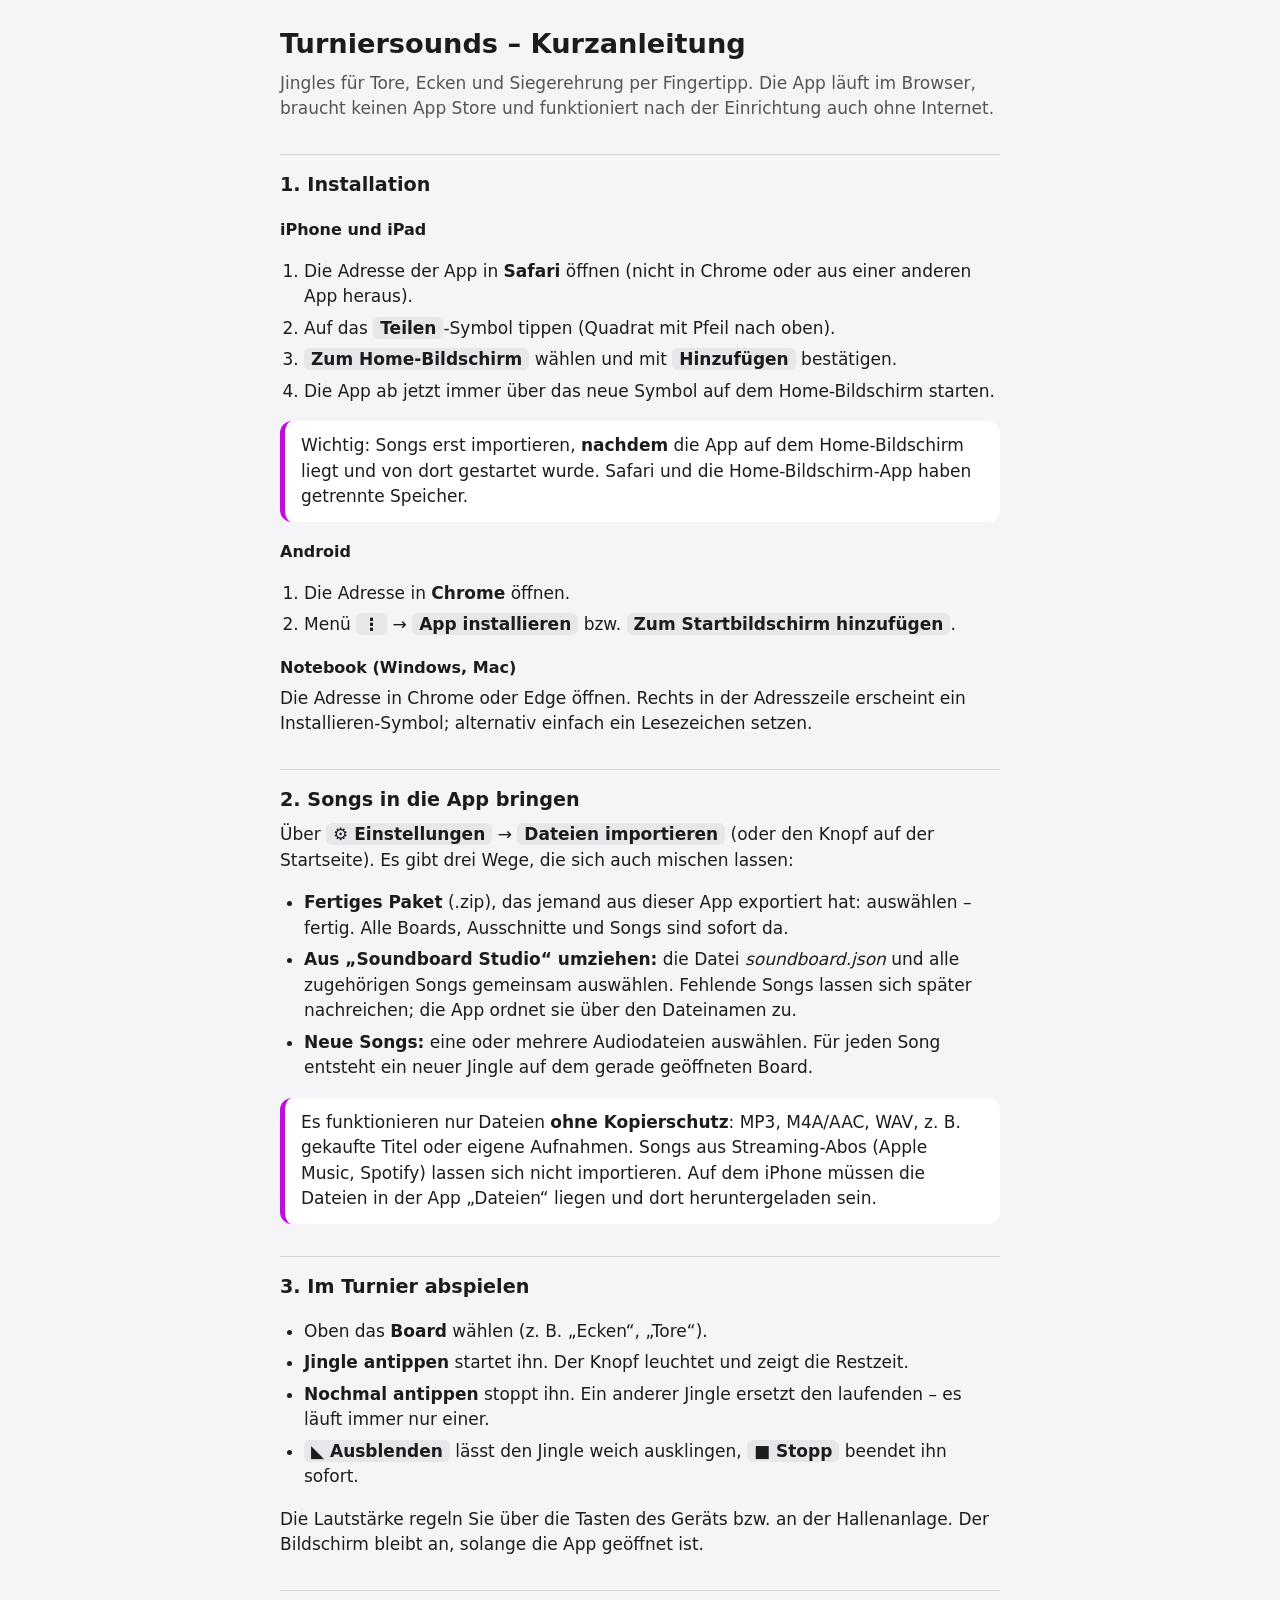
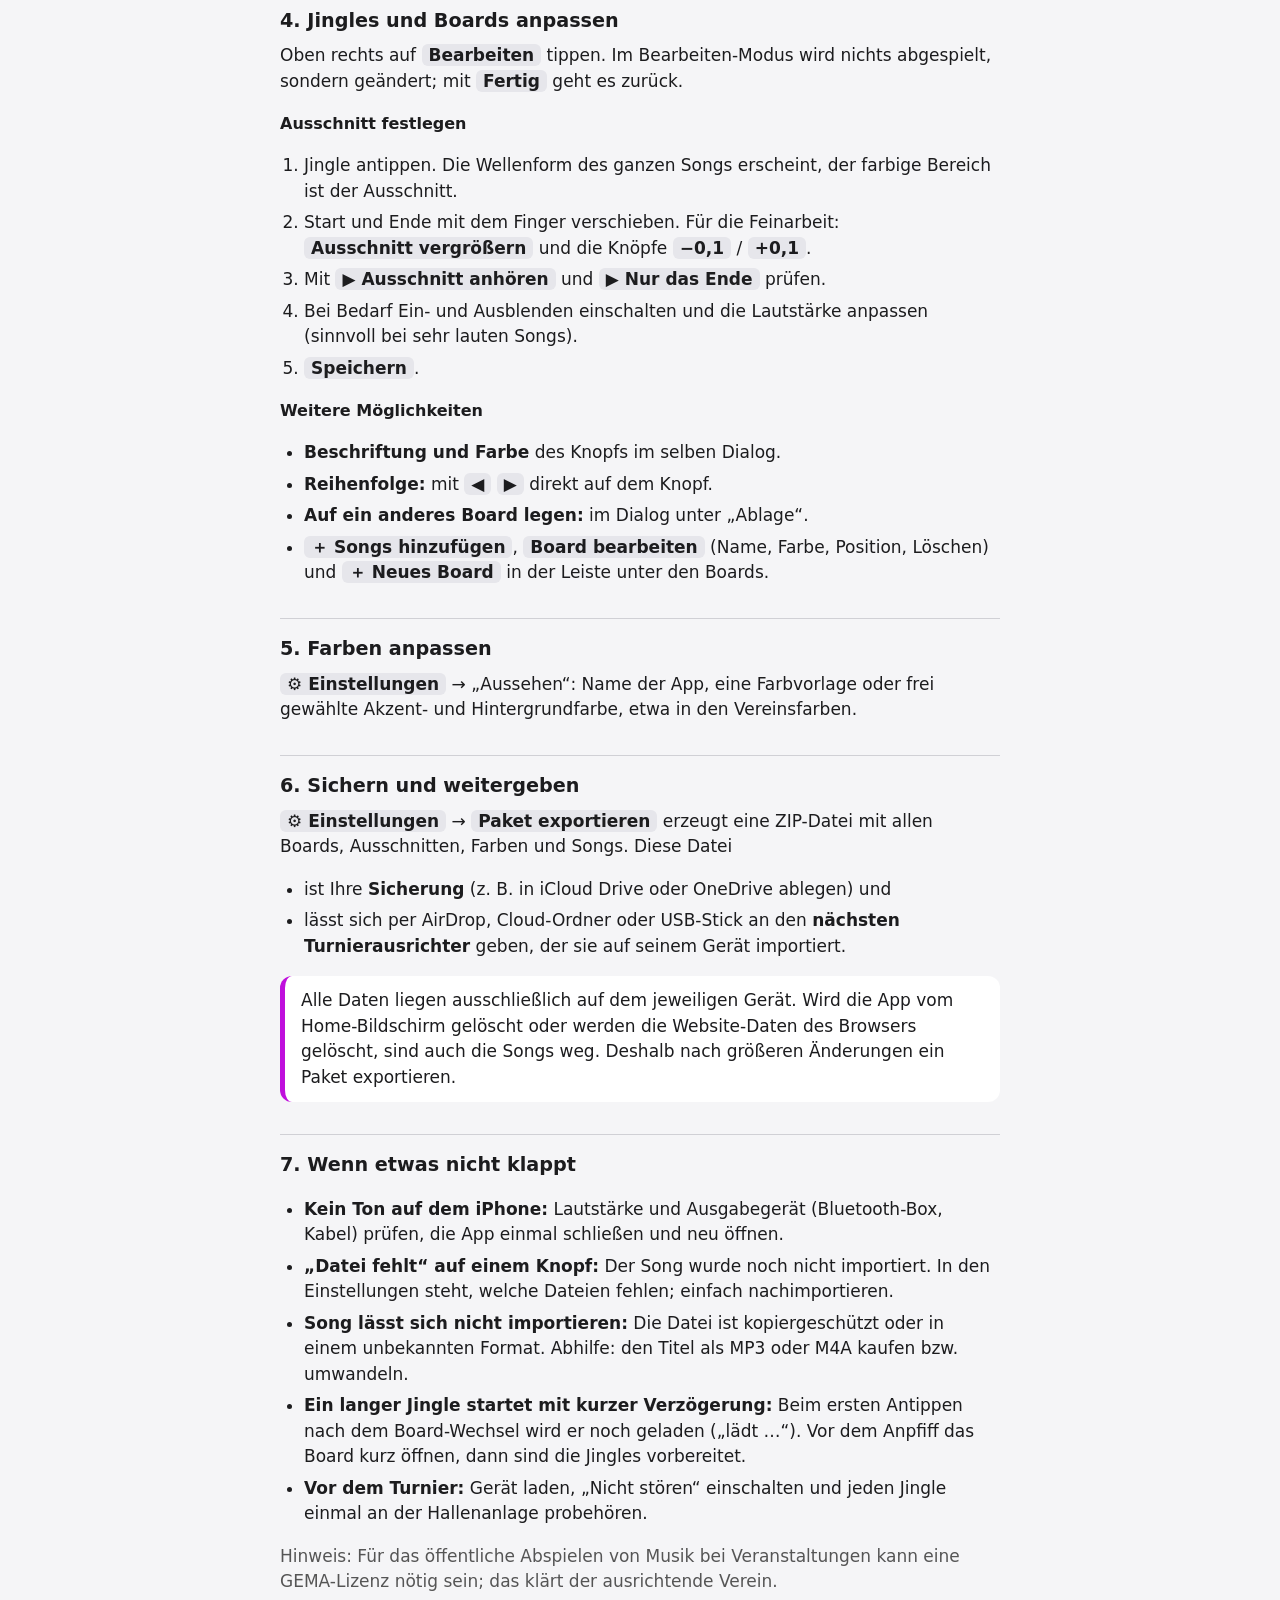
==== ANLEITUNG.html @ f7f8a424 "Turniersounds: Web-App zum Abspielen von Jingles bei Sportturnieren Co-Authored-By: Claude Fable 5.2" ====
<!doctype html>
<html lang="de">
<head>
  <meta charset="utf-8">
  <meta name="viewport" content="width=device-width, initial-scale=1">
  <title>Turniersounds – Kurzanleitung</title>
  <style>
    body { font: 17px/1.5 system-ui, -apple-system, "Segoe UI", Roboto, sans-serif; margin: 0; background: #f5f5f7; color: #1c1c1e; }
    main { max-width: 720px; margin: 0 auto; padding: 24px 18px 60px; }
    h1 { font-size: 1.7rem; margin: 0 0 4px; }
    h2 { font-size: 1.2rem; margin: 32px 0 8px; padding-top: 16px; border-top: 1px solid #d0d0d5; }
    h3 { font-size: 1rem; margin: 18px 0 4px; }
    p, li { margin: 6px 0; }
    ol, ul { padding-left: 24px; }
    .lead { color: #555; }
    .box { background: #fff; border-radius: 12px; padding: 12px 16px; margin: 12px 0; border-left: 5px solid #bf0fdc; }
    b.k { background: #e6e6eb; border-radius: 6px; padding: 1px 7px; font-weight: 600; white-space: nowrap; }
    @media (prefers-color-scheme: dark) {
      body { background: #1c1c1e; color: #f2f2f7; } .lead { color: #aaa; } .box { background: #2a2a2d; }
      b.k { background: #3a3a3e; } h2 { border-color: #3a3a3e; } a { color: #d98cf0; }
    }
  </style>
</head>
<body>
<main>
  <h1>Turniersounds – Kurzanleitung</h1>
  <p class="lead">Jingles für Tore, Ecken und Siegerehrung per Fingertipp. Die App läuft im Browser, braucht keinen App Store und funktioniert nach der Einrichtung auch ohne Internet.</p>

  <h2>1. Installation</h2>
  <h3>iPhone und iPad</h3>
  <ol>
    <li>Die Adresse der App in <b>Safari</b> öffnen (nicht in Chrome oder aus einer anderen App heraus).</li>
    <li>Auf das <b class="k">Teilen</b>-Symbol tippen (Quadrat mit Pfeil nach oben).</li>
    <li><b class="k">Zum Home-Bildschirm</b> wählen und mit <b class="k">Hinzufügen</b> bestätigen.</li>
    <li>Die App ab jetzt immer über das neue Symbol auf dem Home-Bildschirm starten.</li>
  </ol>
  <div class="box">Wichtig: Songs erst importieren, <b>nachdem</b> die App auf dem Home-Bildschirm liegt und von dort gestartet wurde. Safari und die Home-Bildschirm-App haben getrennte Speicher.</div>
  <h3>Android</h3>
  <ol>
    <li>Die Adresse in <b>Chrome</b> öffnen.</li>
    <li>Menü <b class="k">⋮</b> → <b class="k">App installieren</b> bzw. <b class="k">Zum Startbildschirm hinzufügen</b>.</li>
  </ol>
  <h3>Notebook (Windows, Mac)</h3>
  <p>Die Adresse in Chrome oder Edge öffnen. Rechts in der Adresszeile erscheint ein Installieren-Symbol; alternativ einfach ein Lesezeichen setzen.</p>

  <h2>2. Songs in die App bringen</h2>
  <p>Über <b class="k">⚙ Einstellungen</b> → <b class="k">Dateien importieren</b> (oder den Knopf auf der Startseite). Es gibt drei Wege, die sich auch mischen lassen:</p>
  <ul>
    <li><b>Fertiges Paket</b> (.zip), das jemand aus dieser App exportiert hat: auswählen – fertig. Alle Boards, Ausschnitte und Songs sind sofort da.</li>
    <li><b>Aus „Soundboard Studio“ umziehen:</b> die Datei <i>soundboard.json</i> und alle zugehörigen Songs gemeinsam auswählen. Fehlende Songs lassen sich später nachreichen; die App ordnet sie über den Dateinamen zu.</li>
    <li><b>Neue Songs:</b> eine oder mehrere Audiodateien auswählen. Für jeden Song entsteht ein neuer Jingle auf dem gerade geöffneten Board.</li>
  </ul>
  <div class="box">Es funktionieren nur Dateien <b>ohne Kopierschutz</b>: MP3, M4A/AAC, WAV, z.&nbsp;B. gekaufte Titel oder eigene Aufnahmen. Songs aus Streaming-Abos (Apple Music, Spotify) lassen sich nicht importieren. Auf dem iPhone müssen die Dateien in der App „Dateien“ liegen und dort heruntergeladen sein.</div>

  <h2>3. Im Turnier abspielen</h2>
  <ul>
    <li>Oben das <b>Board</b> wählen (z.&nbsp;B. „Ecken“, „Tore“).</li>
    <li><b>Jingle antippen</b> startet ihn. Der Knopf leuchtet und zeigt die Restzeit.</li>
    <li><b>Nochmal antippen</b> stoppt ihn. Ein anderer Jingle ersetzt den laufenden – es läuft immer nur einer.</li>
    <li><b class="k">◣ Ausblenden</b> lässt den Jingle weich ausklingen, <b class="k">■ Stopp</b> beendet ihn sofort.</li>
  </ul>
  <p>Die Lautstärke regeln Sie über die Tasten des Geräts bzw. an der Hallenanlage. Der Bildschirm bleibt an, solange die App geöffnet ist.</p>

  <h2>4. Jingles und Boards anpassen</h2>
  <p>Oben rechts auf <b class="k">Bearbeiten</b> tippen. Im Bearbeiten-Modus wird nichts abgespielt, sondern geändert; mit <b class="k">Fertig</b> geht es zurück.</p>
  <h3>Ausschnitt festlegen</h3>
  <ol>
    <li>Jingle antippen. Die Wellenform des ganzen Songs erscheint, der farbige Bereich ist der Ausschnitt.</li>
    <li>Start und Ende mit dem Finger verschieben. Für die Feinarbeit: <b class="k">Ausschnitt vergrößern</b> und die Knöpfe <b class="k">−0,1</b> / <b class="k">+0,1</b>.</li>
    <li>Mit <b class="k">▶ Ausschnitt anhören</b> und <b class="k">▶ Nur das Ende</b> prüfen.</li>
    <li>Bei Bedarf Ein- und Ausblenden einschalten und die Lautstärke anpassen (sinnvoll bei sehr lauten Songs).</li>
    <li><b class="k">Speichern</b>.</li>
  </ol>
  <h3>Weitere Möglichkeiten</h3>
  <ul>
    <li><b>Beschriftung und Farbe</b> des Knopfs im selben Dialog.</li>
    <li><b>Reihenfolge:</b> mit <b class="k">◀</b> <b class="k">▶</b> direkt auf dem Knopf.</li>
    <li><b>Auf ein anderes Board legen:</b> im Dialog unter „Ablage“.</li>
    <li><b class="k">＋ Songs hinzufügen</b>, <b class="k">Board bearbeiten</b> (Name, Farbe, Position, Löschen) und <b class="k">＋ Neues Board</b> in der Leiste unter den Boards.</li>
  </ul>

  <h2>5. Farben anpassen</h2>
  <p><b class="k">⚙ Einstellungen</b> → „Aussehen“: Name der App, eine Farbvorlage oder frei gewählte Akzent- und Hintergrundfarbe, etwa in den Vereinsfarben.</p>

  <h2>6. Sichern und weitergeben</h2>
  <p><b class="k">⚙ Einstellungen</b> → <b class="k">Paket exportieren</b> erzeugt eine ZIP-Datei mit allen Boards, Ausschnitten, Farben und Songs. Diese Datei</p>
  <ul>
    <li>ist Ihre <b>Sicherung</b> (z.&nbsp;B. in iCloud Drive oder OneDrive ablegen) und</li>
    <li>lässt sich per AirDrop, Cloud-Ordner oder USB-Stick an den <b>nächsten Turnierausrichter</b> geben, der sie auf seinem Gerät importiert.</li>
  </ul>
  <div class="box">Alle Daten liegen ausschließlich auf dem jeweiligen Gerät. Wird die App vom Home-Bildschirm gelöscht oder werden die Website-Daten des Browsers gelöscht, sind auch die Songs weg. Deshalb nach größeren Änderungen ein Paket exportieren.</div>

  <h2>7. Wenn etwas nicht klappt</h2>
  <ul>
    <li><b>Kein Ton auf dem iPhone:</b> Lautstärke und Ausgabegerät (Bluetooth-Box, Kabel) prüfen, die App einmal schließen und neu öffnen.</li>
    <li><b>„Datei fehlt“ auf einem Knopf:</b> Der Song wurde noch nicht importiert. In den Einstellungen steht, welche Dateien fehlen; einfach nachimportieren.</li>
    <li><b>Song lässt sich nicht importieren:</b> Die Datei ist kopiergeschützt oder in einem unbekannten Format. Abhilfe: den Titel als MP3 oder M4A kaufen bzw. umwandeln.</li>
    <li><b>Ein langer Jingle startet mit kurzer Verzögerung:</b> Beim ersten Antippen nach dem Board-Wechsel wird er noch geladen („lädt …“). Vor dem Anpfiff das Board kurz öffnen, dann sind die Jingles vorbereitet.</li>
    <li><b>Vor dem Turnier:</b> Gerät laden, „Nicht stören“ einschalten und jeden Jingle einmal an der Hallenanlage probehören.</li>
  </ul>
  <p class="lead">Hinweis: Für das öffentliche Abspielen von Musik bei Veranstaltungen kann eine GEMA-Lizenz nötig sein; das klärt der ausrichtende Verein.</p>
</main>
</body>
</html>
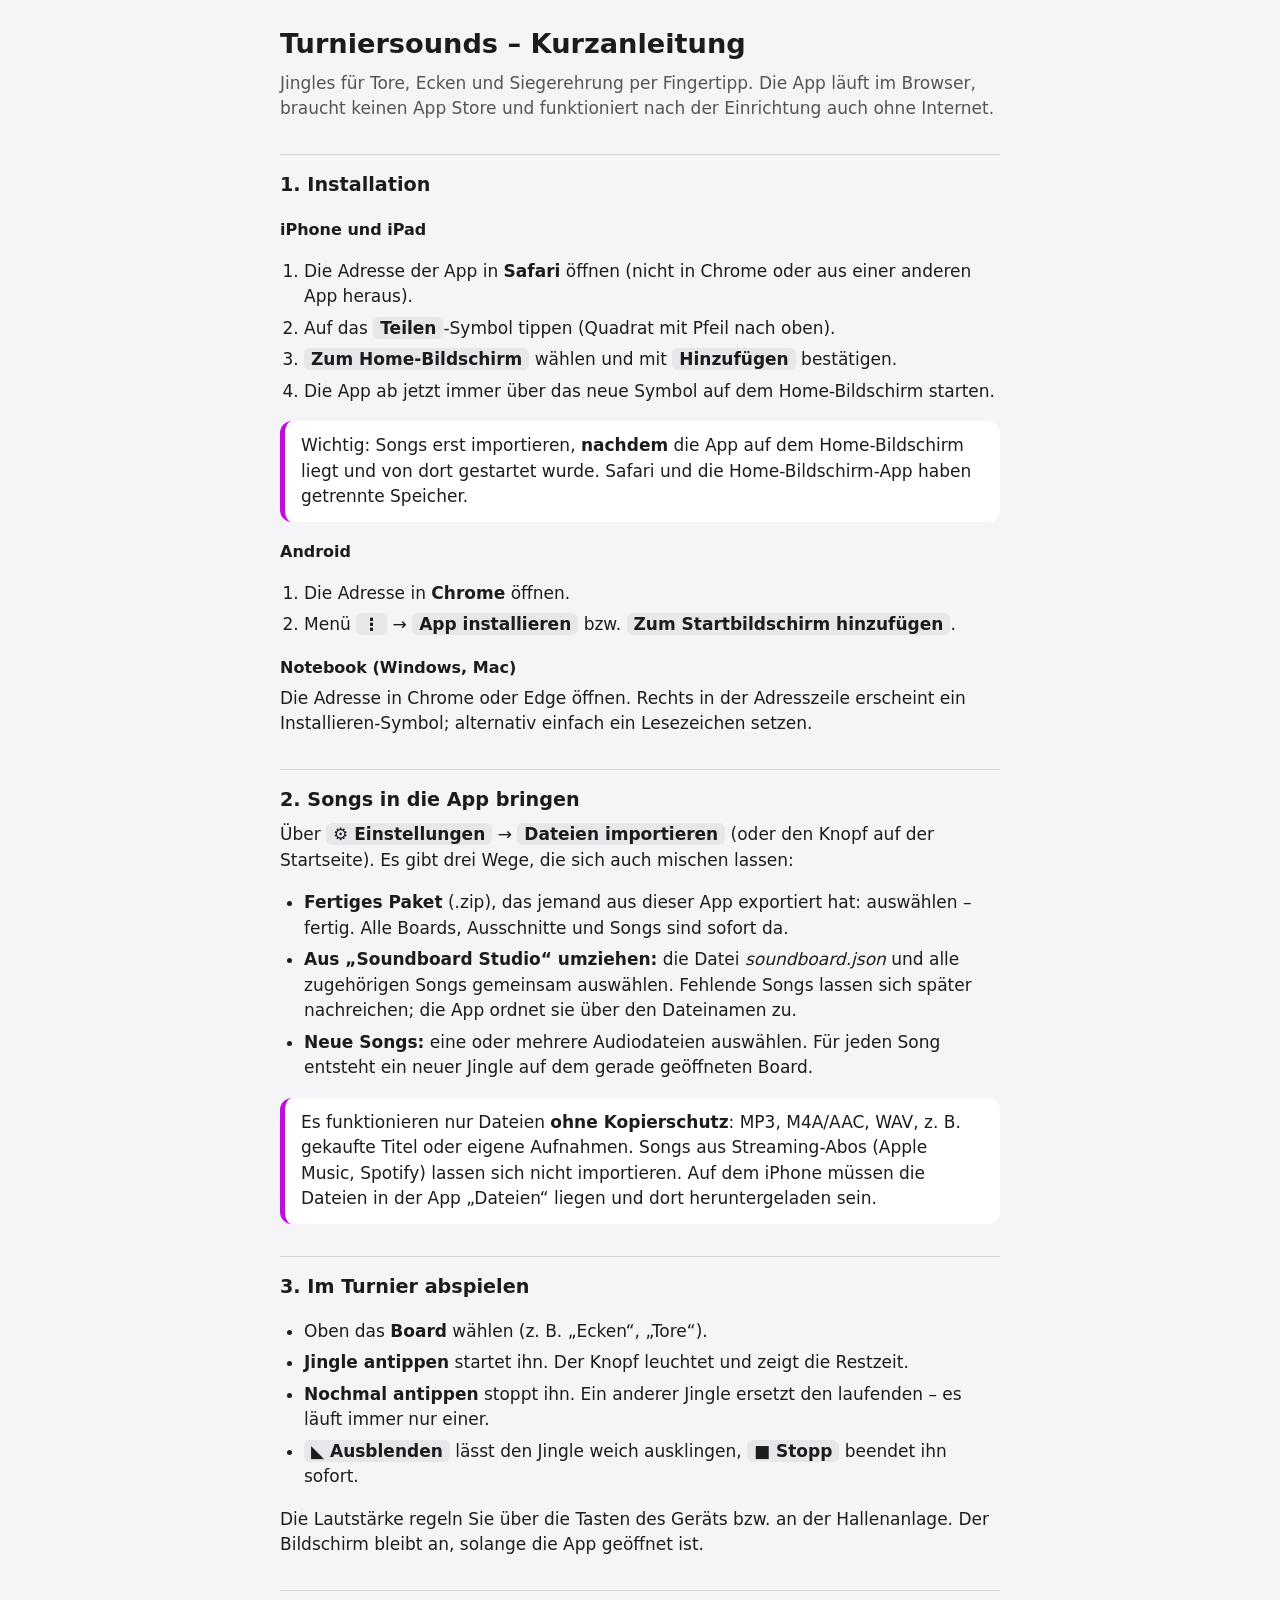
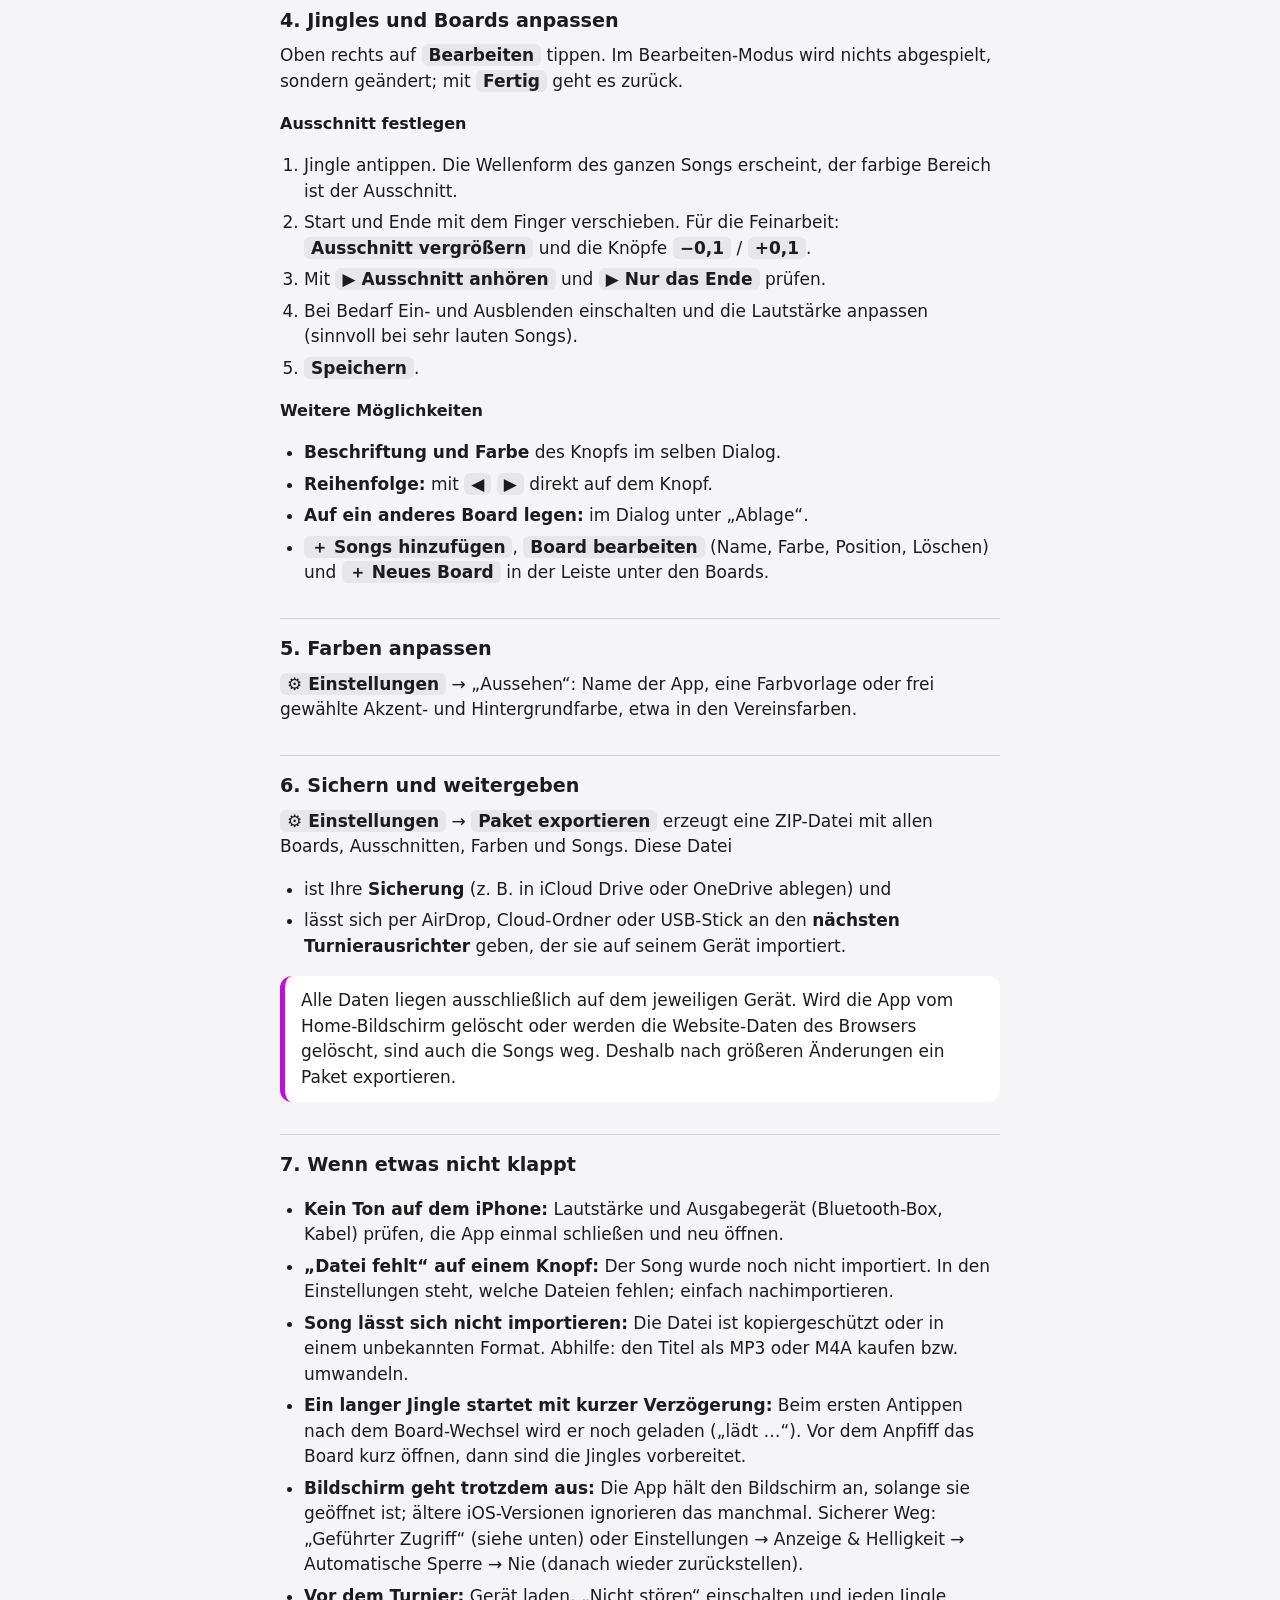
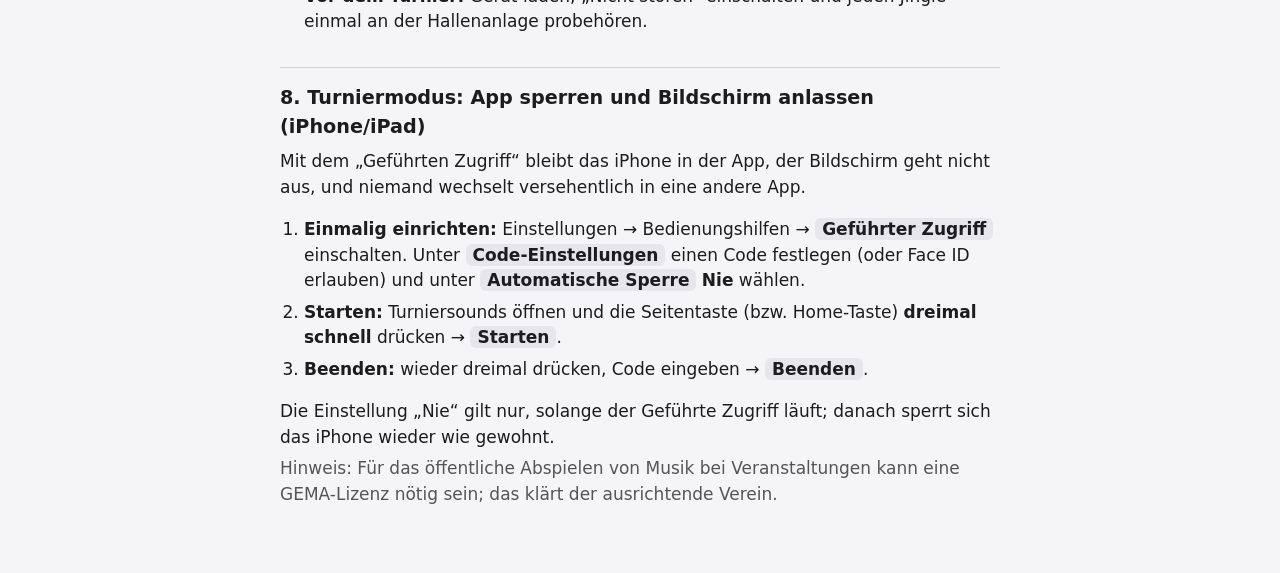
==== commit abfde556: "Bildschirm anlassen bei jeder Beruehrung erneut anfordern, Turniermodus in der Anleitung Co-Authored" ====
--- a/ANLEITUNG.html
+++ b/ANLEITUNG.html
@@ -96,8 +96,18 @@
     <li><b>„Datei fehlt“ auf einem Knopf:</b> Der Song wurde noch nicht importiert. In den Einstellungen steht, welche Dateien fehlen; einfach nachimportieren.</li>
     <li><b>Song lässt sich nicht importieren:</b> Die Datei ist kopiergeschützt oder in einem unbekannten Format. Abhilfe: den Titel als MP3 oder M4A kaufen bzw. umwandeln.</li>
     <li><b>Ein langer Jingle startet mit kurzer Verzögerung:</b> Beim ersten Antippen nach dem Board-Wechsel wird er noch geladen („lädt …“). Vor dem Anpfiff das Board kurz öffnen, dann sind die Jingles vorbereitet.</li>
+    <li><b>Bildschirm geht trotzdem aus:</b> Die App hält den Bildschirm an, solange sie geöffnet ist; ältere iOS-Versionen ignorieren das manchmal. Sicherer Weg: „Geführter Zugriff“ (siehe unten) oder Einstellungen → Anzeige &amp; Helligkeit → Automatische Sperre → Nie (danach wieder zurückstellen).</li>
     <li><b>Vor dem Turnier:</b> Gerät laden, „Nicht stören“ einschalten und jeden Jingle einmal an der Hallenanlage probehören.</li>
   </ul>
+
+  <h2>8. Turniermodus: App sperren und Bildschirm anlassen (iPhone/iPad)</h2>
+  <p>Mit dem „Geführten Zugriff“ bleibt das iPhone in der App, der Bildschirm geht nicht aus, und niemand wechselt versehentlich in eine andere App.</p>
+  <ol>
+    <li><b>Einmalig einrichten:</b> Einstellungen → Bedienungshilfen → <b class="k">Geführter Zugriff</b> einschalten. Unter <b class="k">Code-Einstellungen</b> einen Code festlegen (oder Face ID erlauben) und unter <b class="k">Automatische Sperre</b> <b>Nie</b> wählen.</li>
+    <li><b>Starten:</b> Turniersounds öffnen und die Seitentaste (bzw. Home-Taste) <b>dreimal schnell</b> drücken → <b class="k">Starten</b>.</li>
+    <li><b>Beenden:</b> wieder dreimal drücken, Code eingeben → <b class="k">Beenden</b>.</li>
+  </ol>
+  <p>Die Einstellung „Nie“ gilt nur, solange der Geführte Zugriff läuft; danach sperrt sich das iPhone wieder wie gewohnt.</p>
   <p class="lead">Hinweis: Für das öffentliche Abspielen von Musik bei Veranstaltungen kann eine GEMA-Lizenz nötig sein; das klärt der ausrichtende Verein.</p>
 </main>
 </body>
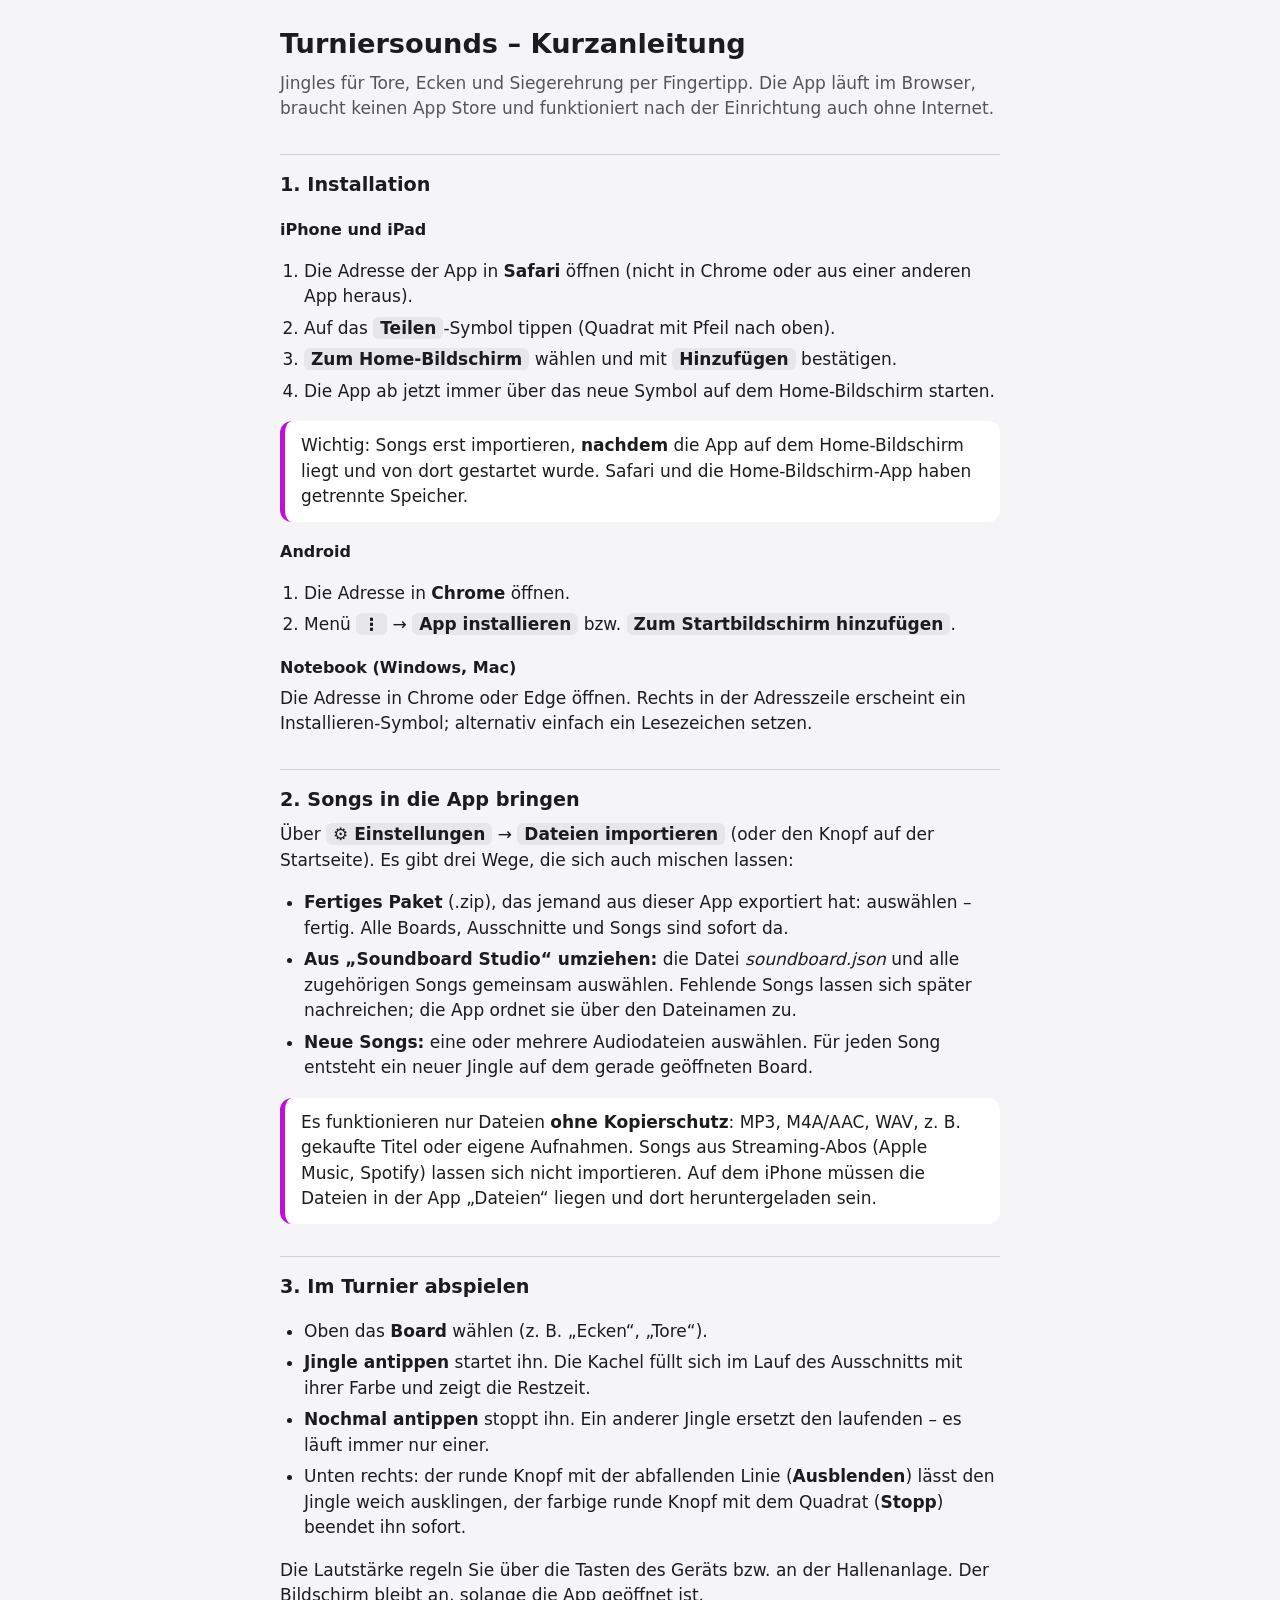
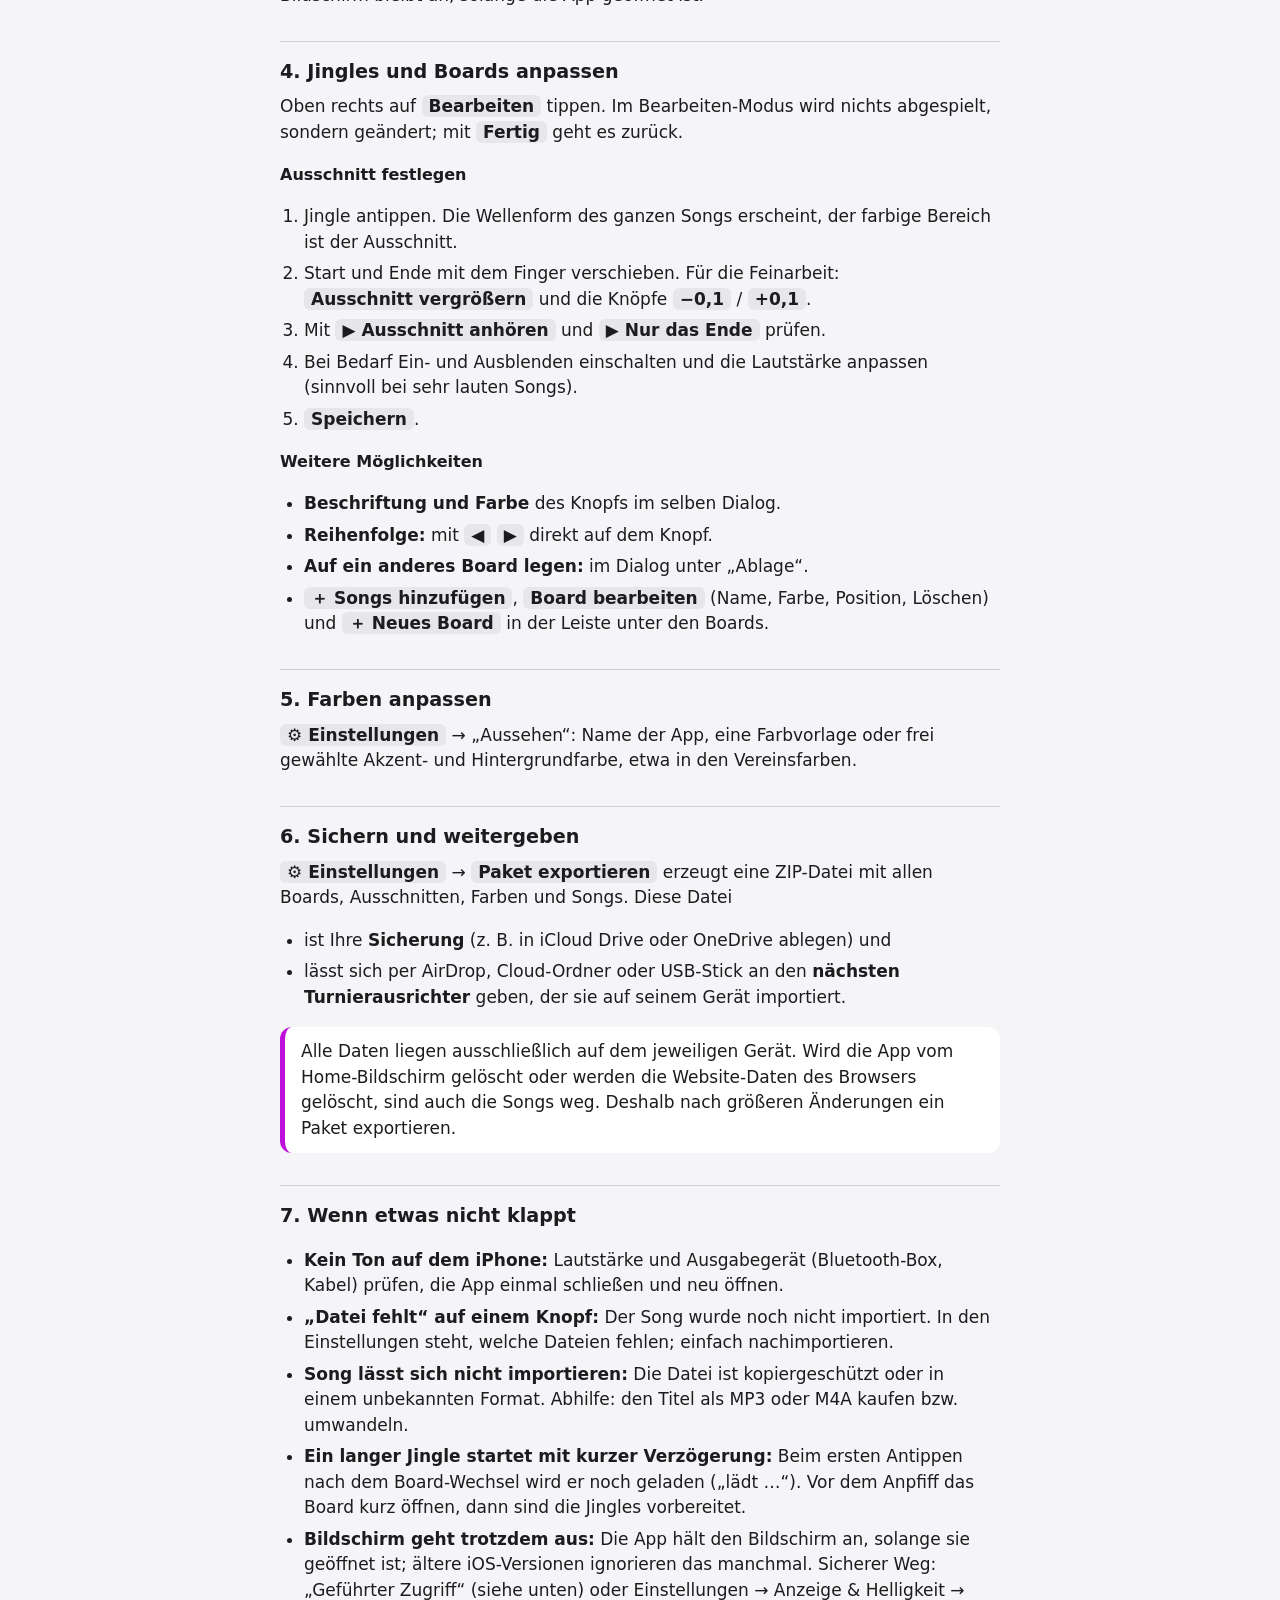
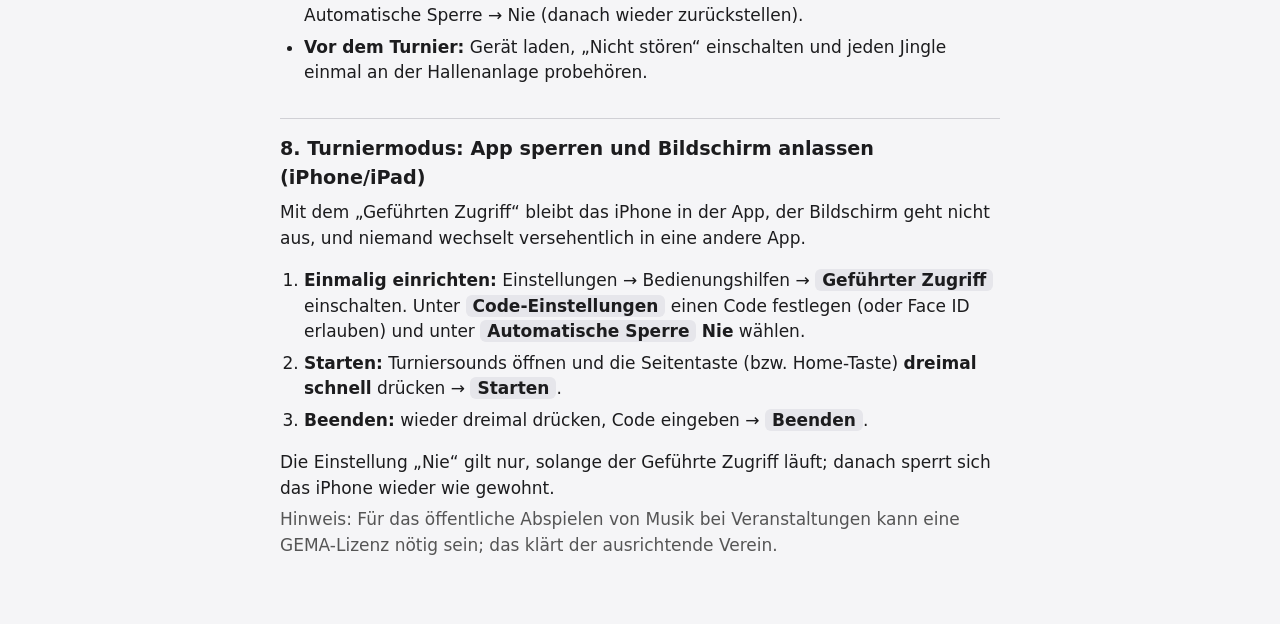
==== commit 912d5e3f: "Neue Oberflaeche (Route 3): kontrastreichere Kacheln mit Farbstreifen, Segment-Reiter mit gleitender" ====
--- a/ANLEITUNG.html
+++ b/ANLEITUNG.html
@@ -55,9 +55,9 @@
   <h2>3. Im Turnier abspielen</h2>
   <ul>
     <li>Oben das <b>Board</b> wählen (z.&nbsp;B. „Ecken“, „Tore“).</li>
-    <li><b>Jingle antippen</b> startet ihn. Der Knopf leuchtet und zeigt die Restzeit.</li>
+    <li><b>Jingle antippen</b> startet ihn. Die Kachel füllt sich im Lauf des Ausschnitts mit ihrer Farbe und zeigt die Restzeit.</li>
     <li><b>Nochmal antippen</b> stoppt ihn. Ein anderer Jingle ersetzt den laufenden – es läuft immer nur einer.</li>
-    <li><b class="k">◣ Ausblenden</b> lässt den Jingle weich ausklingen, <b class="k">■ Stopp</b> beendet ihn sofort.</li>
+    <li>Unten rechts: der runde Knopf mit der abfallenden Linie (<b>Ausblenden</b>) lässt den Jingle weich ausklingen, der farbige runde Knopf mit dem Quadrat (<b>Stopp</b>) beendet ihn sofort.</li>
   </ul>
   <p>Die Lautstärke regeln Sie über die Tasten des Geräts bzw. an der Hallenanlage. Der Bildschirm bleibt an, solange die App geöffnet ist.</p>
 
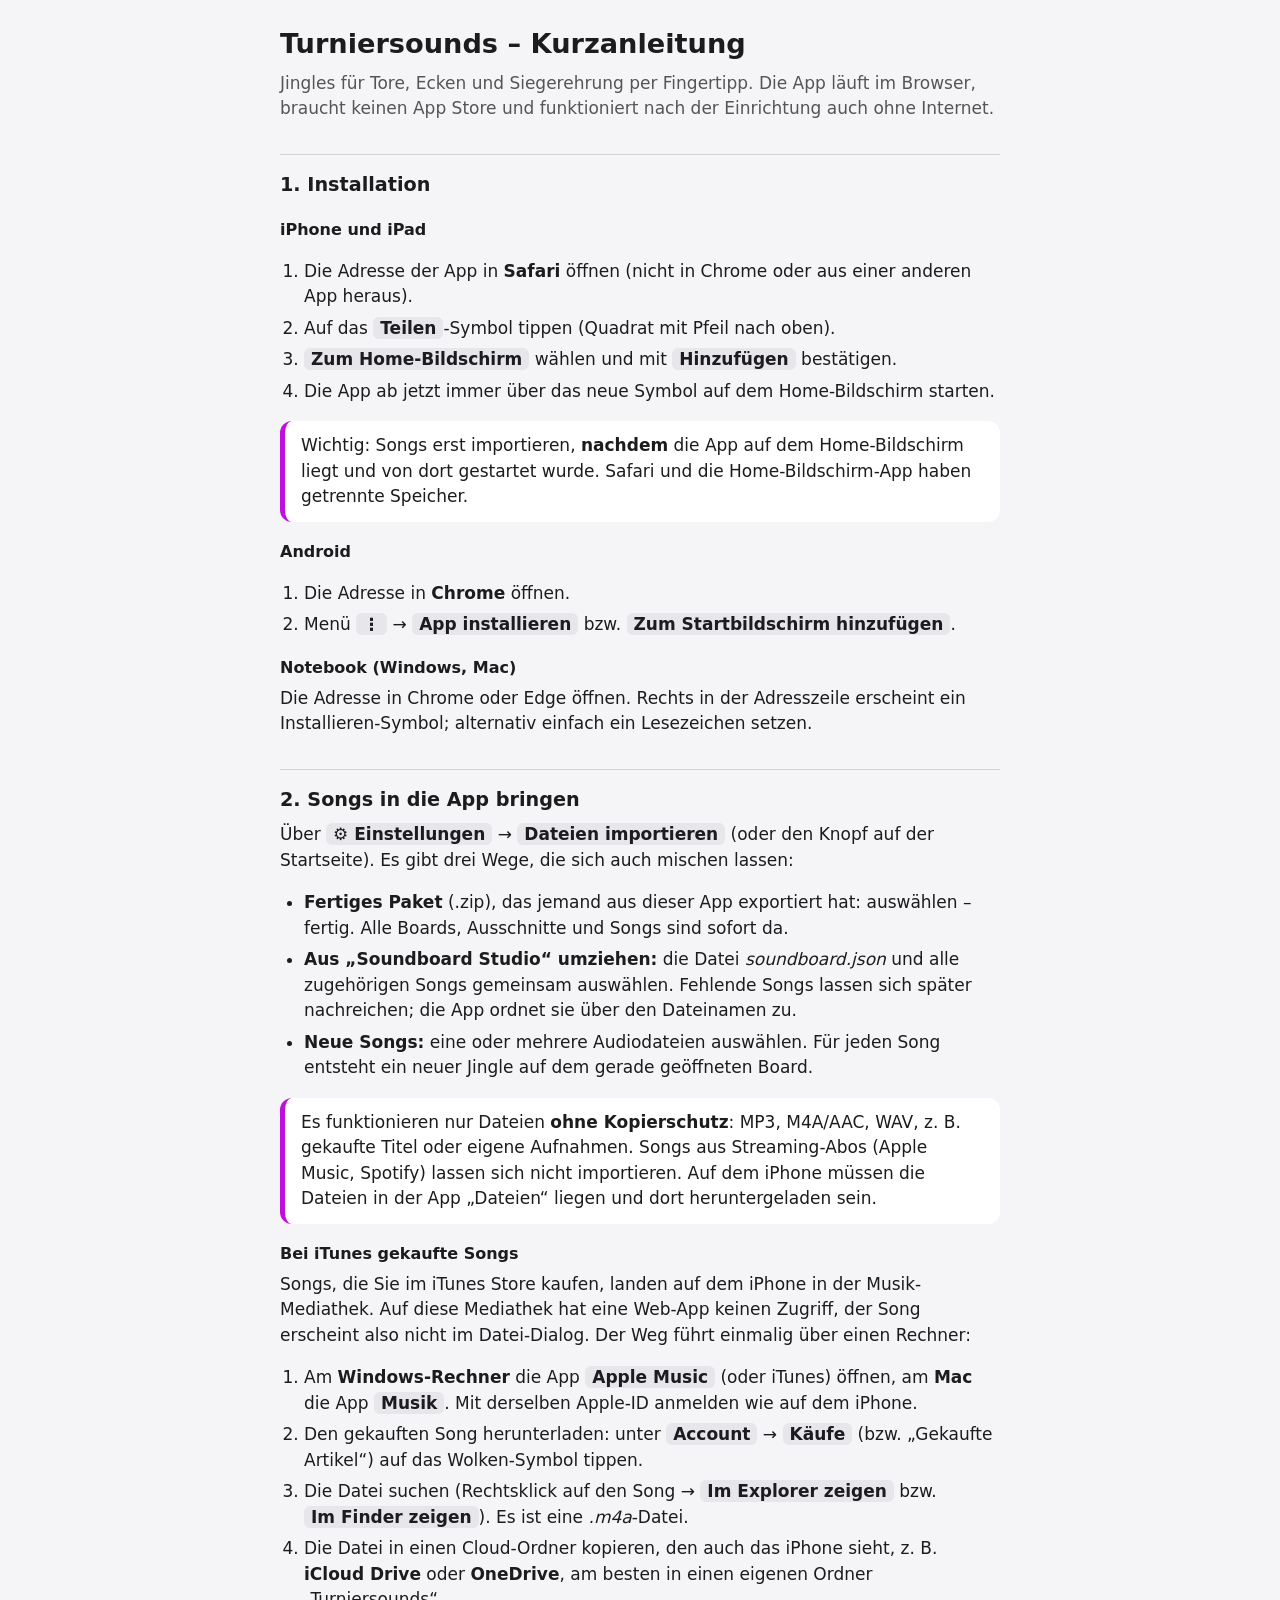
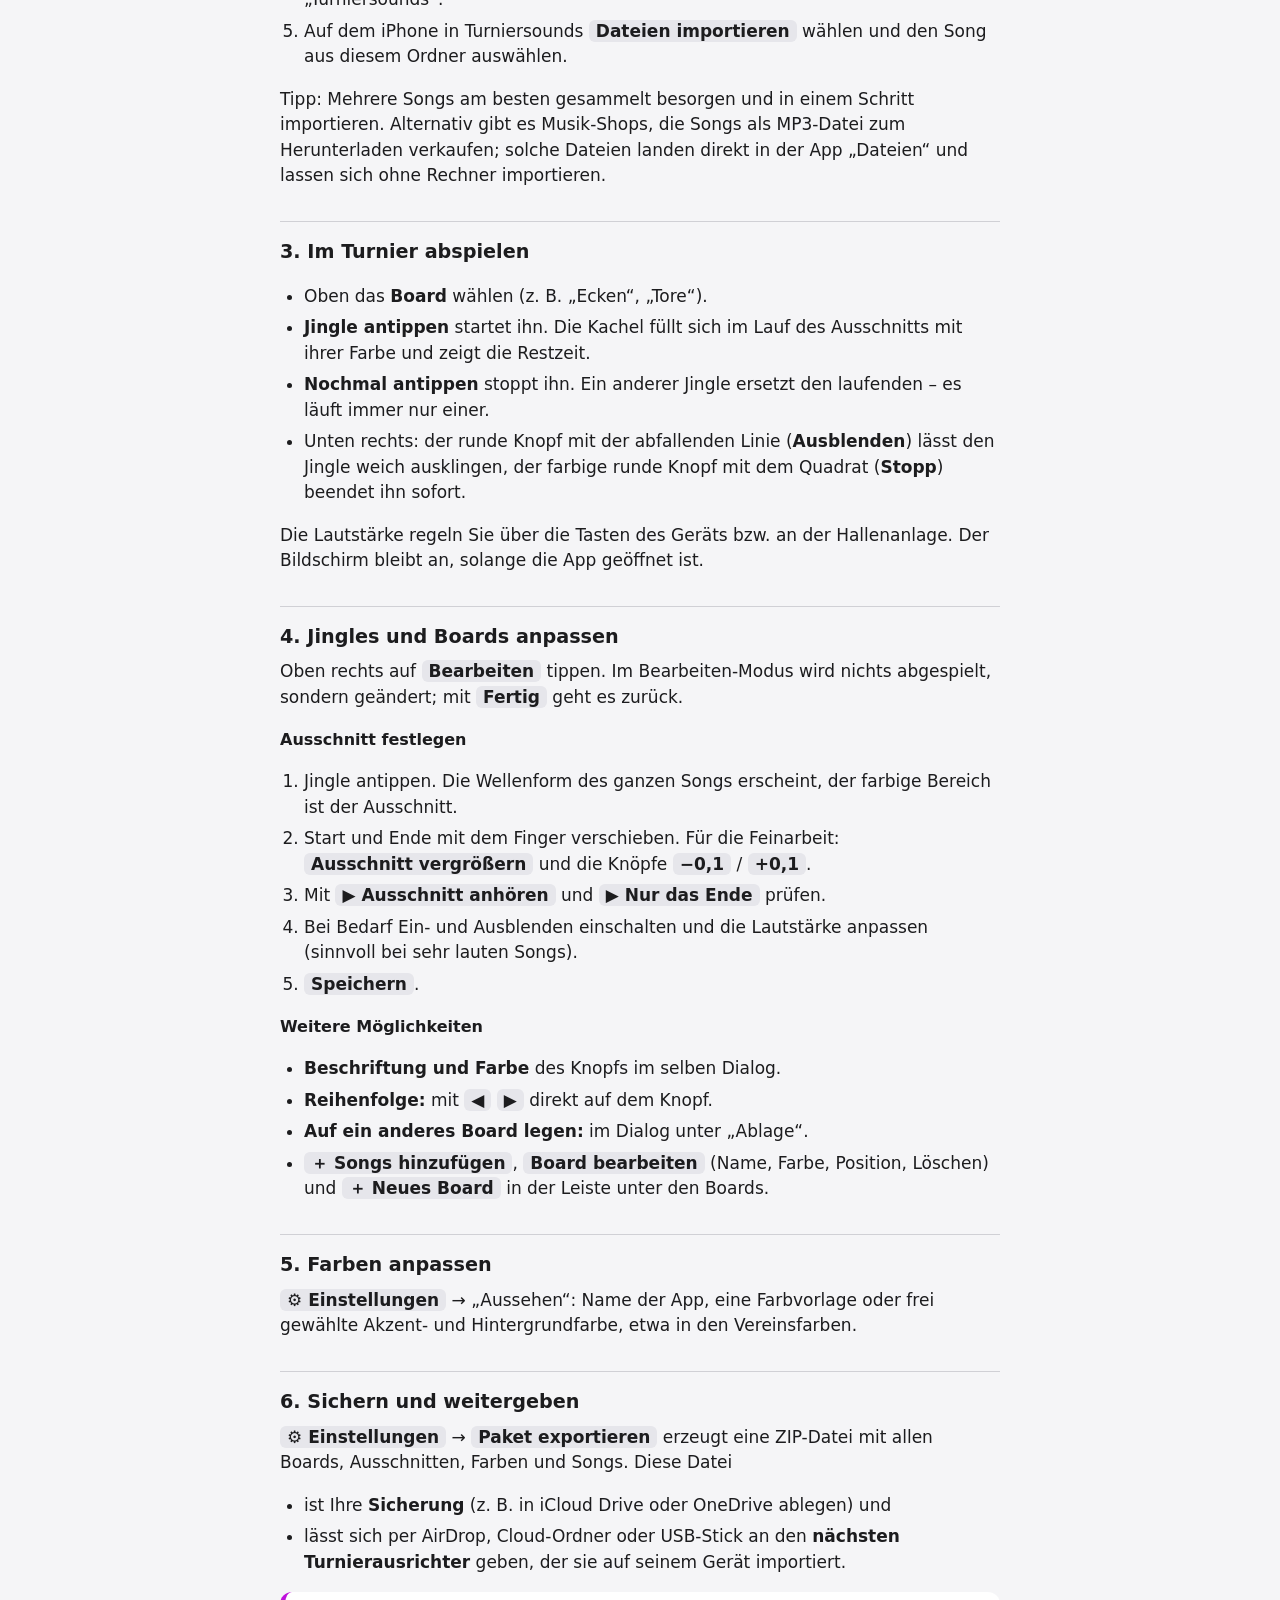
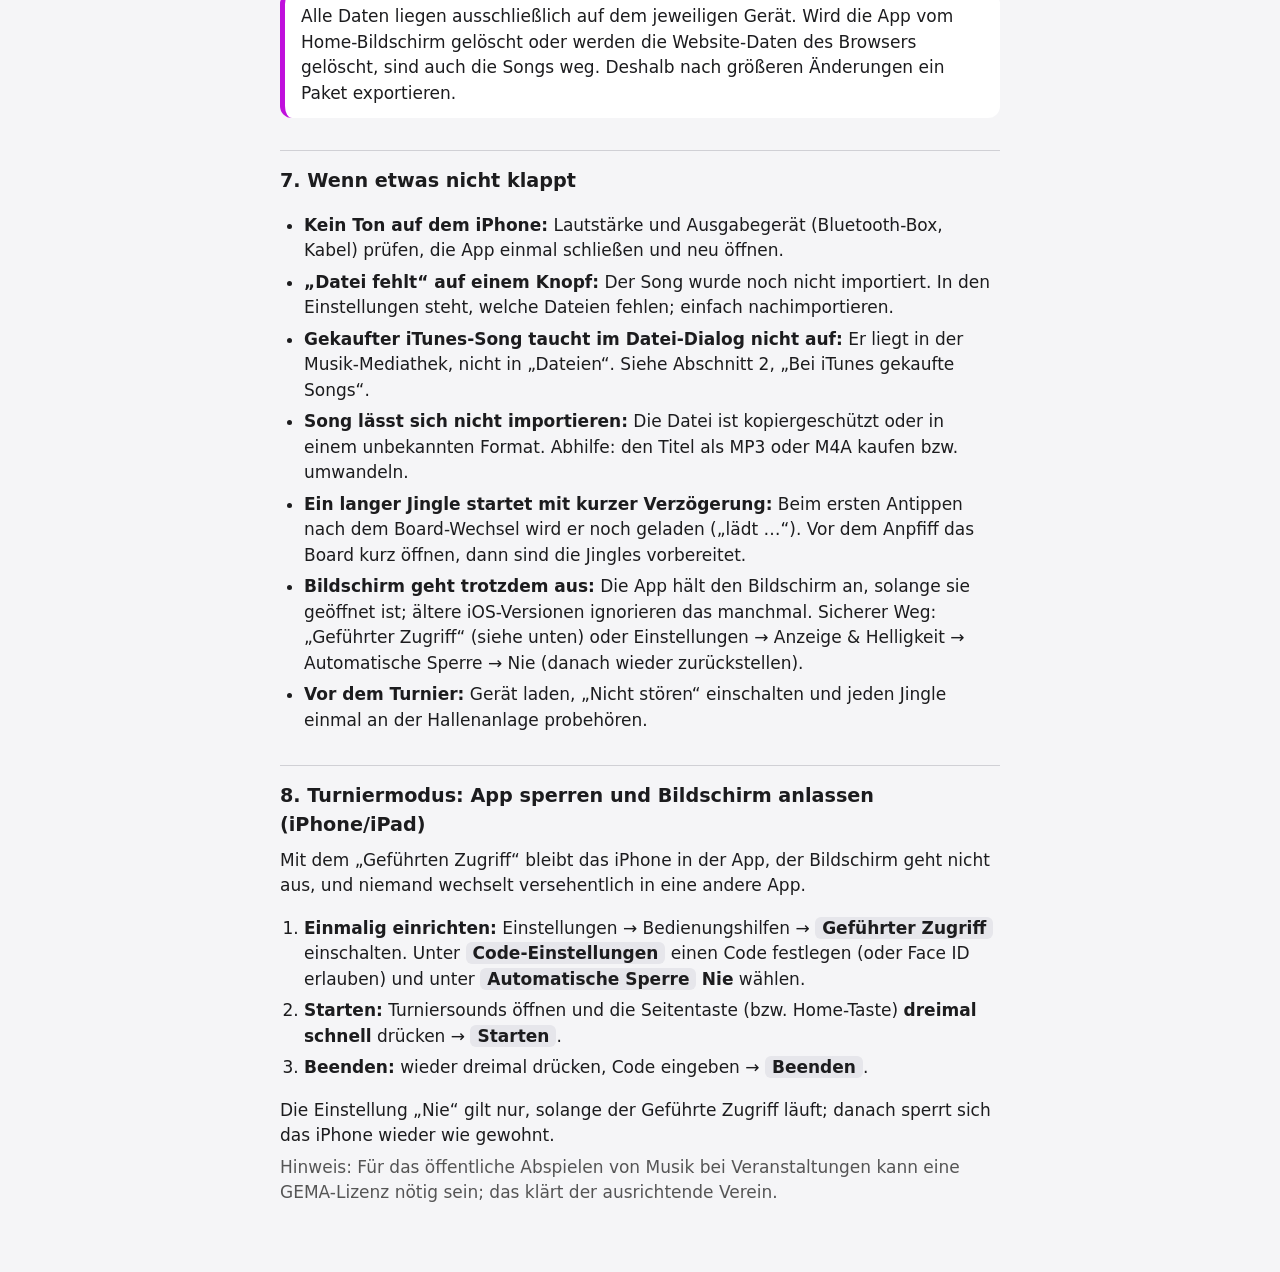
==== commit ab642891: "Anleitung: Import von bei iTunes gekauften Songs ueber den Rechner Co-Authored-By: Claude Opus 5.5 <" ====
--- a/ANLEITUNG.html
+++ b/ANLEITUNG.html
@@ -52,6 +52,17 @@
   </ul>
   <div class="box">Es funktionieren nur Dateien <b>ohne Kopierschutz</b>: MP3, M4A/AAC, WAV, z.&nbsp;B. gekaufte Titel oder eigene Aufnahmen. Songs aus Streaming-Abos (Apple Music, Spotify) lassen sich nicht importieren. Auf dem iPhone müssen die Dateien in der App „Dateien“ liegen und dort heruntergeladen sein.</div>
 
+  <h3>Bei iTunes gekaufte Songs</h3>
+  <p>Songs, die Sie im iTunes Store kaufen, landen auf dem iPhone in der Musik-Mediathek. Auf diese Mediathek hat eine Web-App keinen Zugriff, der Song erscheint also nicht im Datei-Dialog. Der Weg führt einmalig über einen Rechner:</p>
+  <ol>
+    <li>Am <b>Windows-Rechner</b> die App <b class="k">Apple Music</b> (oder iTunes) öffnen, am <b>Mac</b> die App <b class="k">Musik</b>. Mit derselben Apple-ID anmelden wie auf dem iPhone.</li>
+    <li>Den gekauften Song herunterladen: unter <b class="k">Account</b> → <b class="k">Käufe</b> (bzw. „Gekaufte Artikel“) auf das Wolken-Symbol tippen.</li>
+    <li>Die Datei suchen (Rechtsklick auf den Song → <b class="k">Im Explorer zeigen</b> bzw. <b class="k">Im Finder zeigen</b>). Es ist eine <i>.m4a</i>-Datei.</li>
+    <li>Die Datei in einen Cloud-Ordner kopieren, den auch das iPhone sieht, z.&nbsp;B. <b>iCloud Drive</b> oder <b>OneDrive</b>, am besten in einen eigenen Ordner „Turniersounds“.</li>
+    <li>Auf dem iPhone in Turniersounds <b class="k">Dateien importieren</b> wählen und den Song aus diesem Ordner auswählen.</li>
+  </ol>
+  <p>Tipp: Mehrere Songs am besten gesammelt besorgen und in einem Schritt importieren. Alternativ gibt es Musik-Shops, die Songs als MP3-Datei zum Herunterladen verkaufen; solche Dateien landen direkt in der App „Dateien“ und lassen sich ohne Rechner importieren.</p>
+
   <h2>3. Im Turnier abspielen</h2>
   <ul>
     <li>Oben das <b>Board</b> wählen (z.&nbsp;B. „Ecken“, „Tore“).</li>
@@ -94,6 +105,7 @@
   <ul>
     <li><b>Kein Ton auf dem iPhone:</b> Lautstärke und Ausgabegerät (Bluetooth-Box, Kabel) prüfen, die App einmal schließen und neu öffnen.</li>
     <li><b>„Datei fehlt“ auf einem Knopf:</b> Der Song wurde noch nicht importiert. In den Einstellungen steht, welche Dateien fehlen; einfach nachimportieren.</li>
+    <li><b>Gekaufter iTunes-Song taucht im Datei-Dialog nicht auf:</b> Er liegt in der Musik-Mediathek, nicht in „Dateien“. Siehe Abschnitt 2, „Bei iTunes gekaufte Songs“.</li>
     <li><b>Song lässt sich nicht importieren:</b> Die Datei ist kopiergeschützt oder in einem unbekannten Format. Abhilfe: den Titel als MP3 oder M4A kaufen bzw. umwandeln.</li>
     <li><b>Ein langer Jingle startet mit kurzer Verzögerung:</b> Beim ersten Antippen nach dem Board-Wechsel wird er noch geladen („lädt …“). Vor dem Anpfiff das Board kurz öffnen, dann sind die Jingles vorbereitet.</li>
     <li><b>Bildschirm geht trotzdem aus:</b> Die App hält den Bildschirm an, solange sie geöffnet ist; ältere iOS-Versionen ignorieren das manchmal. Sicherer Weg: „Geführter Zugriff“ (siehe unten) oder Einstellungen → Anzeige &amp; Helligkeit → Automatische Sperre → Nie (danach wieder zurückstellen).</li>
